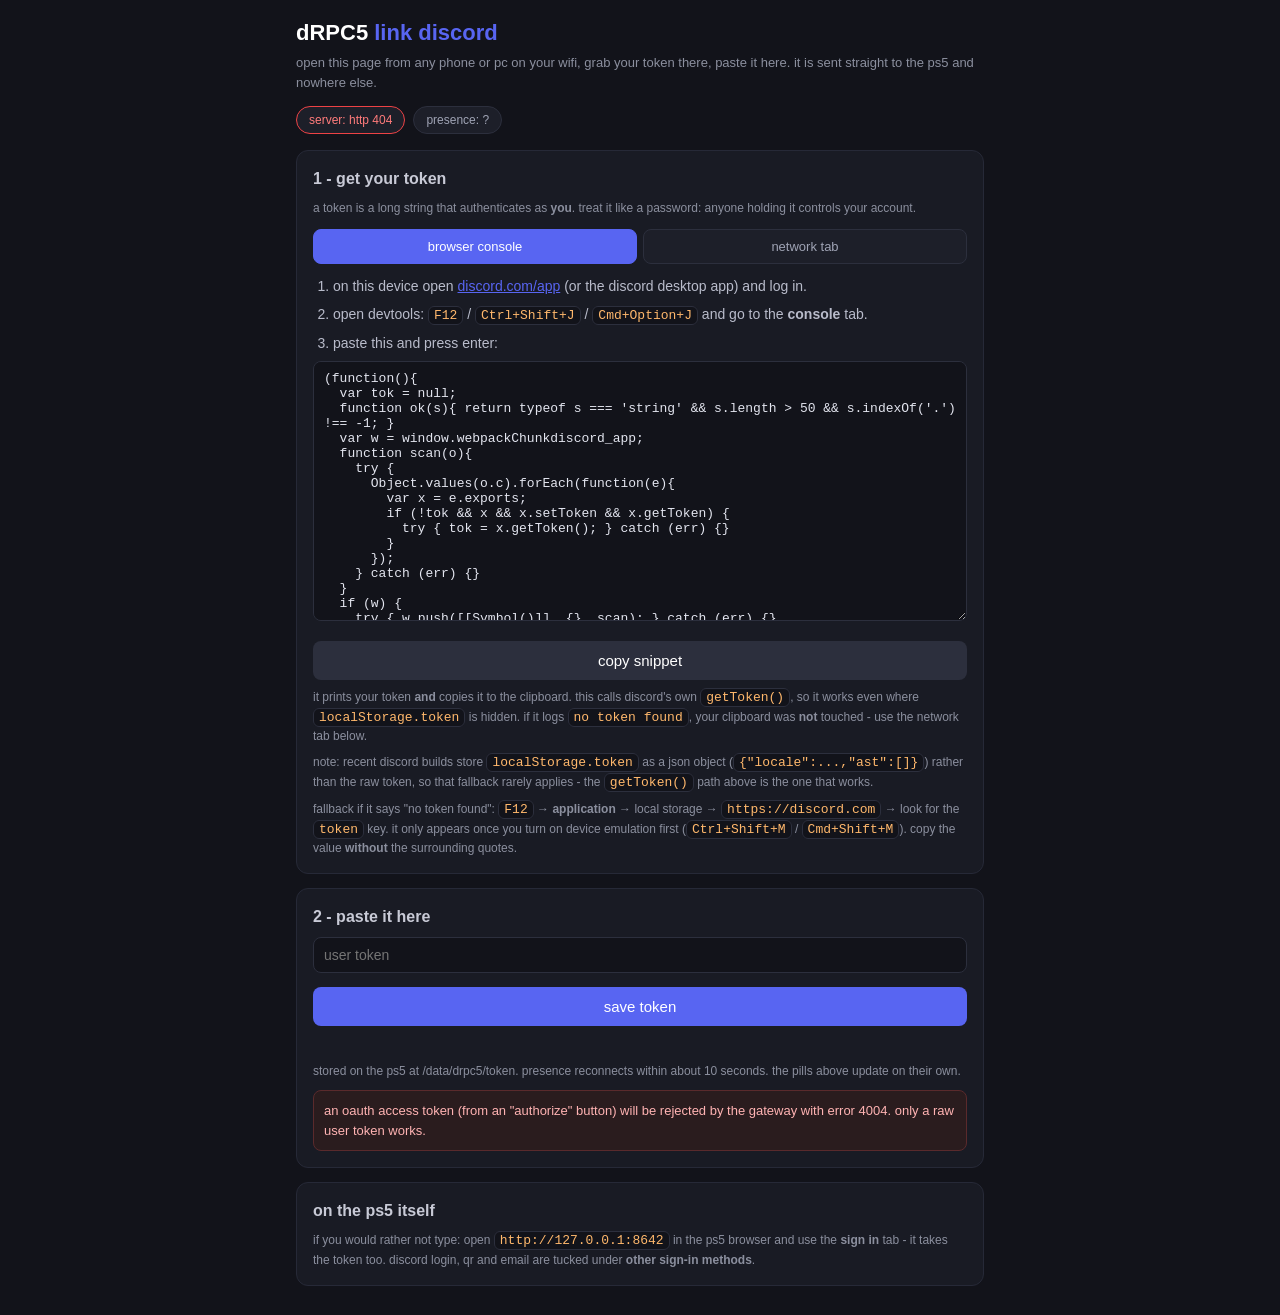
==== web/pc.html @ f6474a45 "wow buddy thats a big commit" ====
<!DOCTYPE html>
<html lang="en">
<head>
<meta charset="utf-8">
<meta name="viewport" content="width=device-width, initial-scale=1">
<title>dRPC5 - link discord</title>
<style>
* { box-sizing: border-box; margin: 0; padding: 0; }
body {
  background: #12131a; color: #e3e5ef; font: 15px/1.5 -apple-system, "Segoe UI", Roboto, Helvetica, Arial, sans-serif;
  padding: 16px; max-width: 720px; margin: 0 auto;
}
h1 { font-size: 22px; margin-bottom: 4px; color: #fff; }
h1 span { color: #5865f2; }
h2 { font-size: 16px; margin-bottom: 8px; color: #c8cad6; }
.sub { color: #8b8f9e; font-size: 13px; margin-bottom: 14px; }
.bar { display: flex; gap: 8px; flex-wrap: wrap; margin-bottom: 16px; }
.pill { background: #1d1f29; border: 1px solid #2c2f3d; border-radius: 999px; padding: 4px 12px; font-size: 12px; color: #9fa3b4; }
.pill.ok { border-color: #3ba55d; color: #57f287; }
.pill.bad { border-color: #ed4245; color: #ff7b7b; }
.card { background: #191b24; border: 1px solid #262937; border-radius: 12px; padding: 16px; margin-bottom: 14px; }
.tabs { display: flex; gap: 6px; margin-bottom: 12px; }
.tabs button {
  flex: 1; padding: 9px; background: #1d1f29; color: #9fa3b4; border: 1px solid #2c2f3d;
  border-radius: 8px; font-size: 13px; cursor: pointer;
}
.tabs button.active { background: #5865f2; color: #fff; border-color: #5865f2; }
ol, ul { margin: 8px 0 0 20px; font-size: 14px; color: #b9bccb; }
li { margin-bottom: 7px; }
code, pre {
  font-family: ui-monospace, SFMono-Regular, Menlo, Consolas, monospace;
  background: #12131a; border: 1px solid #2c2f3d; border-radius: 6px;
}
code { padding: 1px 5px; font-size: 13px; color: #ffb86c; }
pre { display: block; padding: 10px; font-size: 13px; color: #57f287; overflow-x: auto; white-space: pre; margin-top: 8px; }
textarea {
  width: 100%; padding: 9px 10px; background: #12131a; color: #e3e5ef;
  border: 1px solid #2c2f3d; border-radius: 8px; font-size: 13px;
  font-family: ui-monospace, SFMono-Regular, Menlo, Consolas, monospace;
}
input[type=password] {
  width: 100%; padding: 9px 10px; background: #12131a; color: #e3e5ef;
  border: 1px solid #2c2f3d; border-radius: 8px; font-size: 14px;
}
button.act {
  margin-top: 14px; width: 100%; padding: 11px; background: #5865f2; color: #fff;
  border: 0; border-radius: 8px; font-size: 15px; cursor: pointer;
}
button.act.secondary { background: #2c2f3d; }
.hint { font-size: 12px; color: #8b8f9e; margin-top: 8px; }
.msg { font-size: 13px; margin-top: 10px; min-height: 18px; }
.msg.err { color: #ff7b7b; }
.msg.good { color: #57f287; }
.hidden { display: none; }
a { color: #5865f2; }
.warn {
  background: #2a1c1e; border: 1px solid #5a2a2c; border-radius: 8px;
  padding: 10px; font-size: 13px; color: #ffb3b3; margin-top: 10px;
}
</style>
</head>
<body>
<h1>dRPC5 <span>link discord</span></h1>
<div class="sub">open this page from any phone or pc on your wifi, grab your token there, paste it here. it is sent straight to the ps5 and nowhere else.</div>
<div class="bar">
  <span class="pill" id="p-token">sign-in: ?</span>
  <span class="pill" id="p-gw">presence: ?</span>
</div>

<div class="card">
  <h2>1 - get your token</h2>
  <div class="hint">a token is a long string that authenticates as <b>you</b>. treat it like a password: anyone holding it controls your account.</div>
  <div class="tabs" style="margin-top:12px">
    <button id="tab-a" class="active">browser console</button>
    <button id="tab-b">network tab</button>
  </div>
  <div id="m-a">
    <ol>
      <li>on this device open <a href="https://discord.com/app" target="_blank" rel="noopener">discord.com/app</a> (or the discord desktop app) and log in.</li>
      <li>open devtools: <code>F12</code> / <code>Ctrl+Shift+J</code> / <code>Cmd+Option+J</code> and go to the <b>console</b> tab.</li>
      <li>paste this and press enter:</li>
    </ol>
    <textarea id="snip" rows="16" readonly spellcheck="false">(function(){
  var tok = null;
  function ok(s){ return typeof s === 'string' &amp;&amp; s.length &gt; 50 &amp;&amp; s.indexOf('.') !== -1; }
  var w = window.webpackChunkdiscord_app;
  function scan(o){
    try {
      Object.values(o.c).forEach(function(e){
        var x = e.exports;
        if (!tok &amp;&amp; x &amp;&amp; x.setToken &amp;&amp; x.getToken) {
          try { tok = x.getToken(); } catch (err) {}
        }
      });
    } catch (err) {}
  }
  if (w) {
    try { w.push([[Symbol()]], {}, scan); } catch (err) {}
    if (!ok(tok)) { try { w.push([[Symbol()], {}, scan]); } catch (err) {} }
  }
  if (!ok(tok)) {
    try {
      var f = document.createElement('iframe');
      document.body.appendChild(f);
      var raw = f.contentWindow.localStorage.getItem('token');
      f.remove();
      var cand = raw;
      try { cand = JSON.parse(raw); } catch (err) {}
      if (typeof cand === 'string') { tok = cand; }
      else if (cand &amp;&amp; typeof cand === 'object') {
        (function walk(v){
          if (tok || !v) return;
          if (typeof v === 'string') { if (ok(v)) tok = v; return; }
          if (typeof v === 'object') { Object.values(v).forEach(walk); }
        })(cand);
      }
    } catch (err) {}
  }
  if (!ok(tok)) {
    console.log('%cno token found - use the network tab', 'color:#ff7b7b');
    return;
  }
  console.log('%cToken:', 'color:#57f287;font-size:16px', tok);
  function legacy(){
    var ta = document.createElement('textarea');
    try {
      ta.value = tok;
      ta.style.position = 'fixed';
      ta.style.opacity = '0';
      document.body.appendChild(ta);
      ta.select();
    } catch (err) {}
    var done = false;
    try { done = document.execCommand('copy'); } catch (err) {}
    try { ta.remove(); } catch (err) {}
    if (done) {
      console.log('%ccopied to clipboard', 'color:#57f287');
    } else {
      console.log('%ccopy blocked - copy the value above by hand', 'color:#ff7b7b');
    }
  }
  if (navigator.clipboard &amp;&amp; navigator.clipboard.writeText) {
    navigator.clipboard.writeText(tok).then(function(){
      console.log('%ccopied to clipboard', 'color:#57f287');
    }, legacy);
  } else { legacy(); }
})();</textarea>
    <button class="act secondary" id="btn-copy">copy snippet</button>
    <div class="hint">it prints your token <b>and</b> copies it to the clipboard. this calls discord's own <code>getToken()</code>, so it works even where <code>localStorage.token</code> is hidden. if it logs <code>no token found</code>, your clipboard was <b>not</b> touched - use the network tab below.</div>
    <div class="hint">note: recent discord builds store <code>localStorage.token</code> as a json object (<code>{"locale":...,"ast":[]}</code>) rather than the raw token, so that fallback rarely applies - the <code>getToken()</code> path above is the one that works.</div>
    <div class="hint">fallback if it says "no token found": <code>F12</code> &rarr; <b>application</b> &rarr; local storage &rarr; <code>https://discord.com</code> &rarr; look for the <code>token</code> key. it only appears once you turn on device emulation first (<code>Ctrl+Shift+M</code> / <code>Cmd+Shift+M</code>). copy the value <b>without</b> the surrounding quotes.</div>
  </div>
  <div id="m-b" class="hidden">
    <ol>
      <li>open <a href="https://discord.com/app" target="_blank" rel="noopener">discord.com/app</a> and log in.</li>
      <li>open devtools (<code>F12</code>) and go to the <b>network</b> tab.</li>
      <li>in the filter box type <code>users/@me</code> and refresh the page.</li>
      <li>click the first <code>users/@me</code> request, open <b>headers</b> &rarr; <b>request headers</b>.</li>
      <li>find <code>authorization:</code> - the value after it is your token. copy it.</li>
    </ol>
  </div>
</div>

<div class="card">
  <h2>2 - paste it here</h2>
  <input type="password" id="tok" placeholder="user token" spellcheck="false" autocomplete="off">
  <button class="act" id="save">save token</button>
  <div class="msg" id="msg"></div>
  <div class="hint">stored on the ps5 at /data/drpc5/token. presence reconnects within about 10 seconds. the pills above update on their own.</div>
  <div class="warn">an oauth access token (from an "authorize" button) will be rejected by the gateway with error 4004. only a raw user token works.</div>
</div>

<div class="card">
  <h2>on the ps5 itself</h2>
  <div class="hint">if you would rather not type: open <code>http://127.0.0.1:8642</code> in the ps5 browser and use the <b>sign in</b> tab - it takes the token too. discord login, qr and email are tucked under <b>other sign-in methods</b>.</div>
</div>

<script>
var $ = function(id) { return document.getElementById(id); };

function setMsg(text, cls) {
  var el = $('msg');
  el.textContent = text || '';
  el.className = 'msg' + (cls ? ' ' + cls : '');
}

function api(path, opts) {
  return fetch(path, opts).then(function(r) {
    return r.json().catch(function() { return {}; }).then(function(j) {
      if (!r.ok && !j.error) j.error = 'http ' + r.status;
      return j;
    });
  });
}

function refreshStatus() {
  return api('/api/status').then(function(s) {
    if (s.error) {
      $('p-token').textContent = 'server: ' + s.error;
      $('p-token').className = 'pill bad';
      return s;
    }
    $('p-token').textContent = s.has_token ? 'sign-in: token saved' : 'sign-in: no token';
    $('p-token').className = 'pill ' + (s.has_token ? 'ok' : 'bad');
    var g = s.gateway || {};
    var txt = !s.has_token ? 'presence: waiting' :
              g.auth_failed ? 'presence: token rejected' :
              g.ready ? 'presence: live' :
              g.connected ? 'presence: connecting' : 'presence: offline';
    $('p-gw').textContent = txt;
    $('p-gw').className = 'pill ' + (g.ready ? 'ok' : (s.has_token && g.auth_failed ? 'bad' : ''));
    return s;
  }).catch(function(e) {
    $('p-token').textContent = 'server: unreachable';
    $('p-token').className = 'pill bad';
    return { error: e.message };
  });
}

function show(which) {
  $('m-a').className = which === 'a' ? '' : 'hidden';
  $('m-b').className = which === 'b' ? '' : 'hidden';
  $('tab-a').className = which === 'a' ? 'active' : '';
  $('tab-b').className = which === 'b' ? 'active' : '';
}

$('tab-a').onclick = function() { show('a'); };
$('tab-b').onclick = function() { show('b'); };

$('btn-copy').onclick = function() {
  var el = $('snip');
  el.focus();
  el.select();
  var ok = false;
  try { ok = document.execCommand('copy'); } catch (e) { ok = false; }
  if (navigator.clipboard && navigator.clipboard.writeText) {
    navigator.clipboard.writeText(el.value).then(function() {
      setMsg('snippet copied', 'good');
    }, function() {
      setMsg(ok ? 'snippet copied' : 'select the snippet and copy it manually', ok ? 'good' : 'err');
    });
    return;
  }
  setMsg(ok ? 'snippet copied' : 'select the snippet and copy it manually', ok ? 'good' : 'err');
};

$('save').onclick = function() {
  var t = $('tok').value.trim().replace(/^"|"$/g, '');
  if (t.length < 59) {
    setMsg('that is too short - a token is around 60-75 characters', 'err');
    return;
  }
  setMsg('saving...', '');
  api('/api/token', {
    method: 'POST',
    headers: { 'Content-Type': 'application/json' },
    body: JSON.stringify({ token: t })
  }).then(function(r) {
    if (r.error) { setMsg(r.error, 'err'); return; }
    $('tok').value = '';
    setMsg('token saved to the ps5. presence should connect within ~10 seconds.', 'good');
    refreshStatus();
  }).catch(function(e) {
    setMsg('save failed: ' + e.message, 'err');
  });
};

refreshStatus();
setInterval(refreshStatus, 3000);
</script>
</body>
</html>
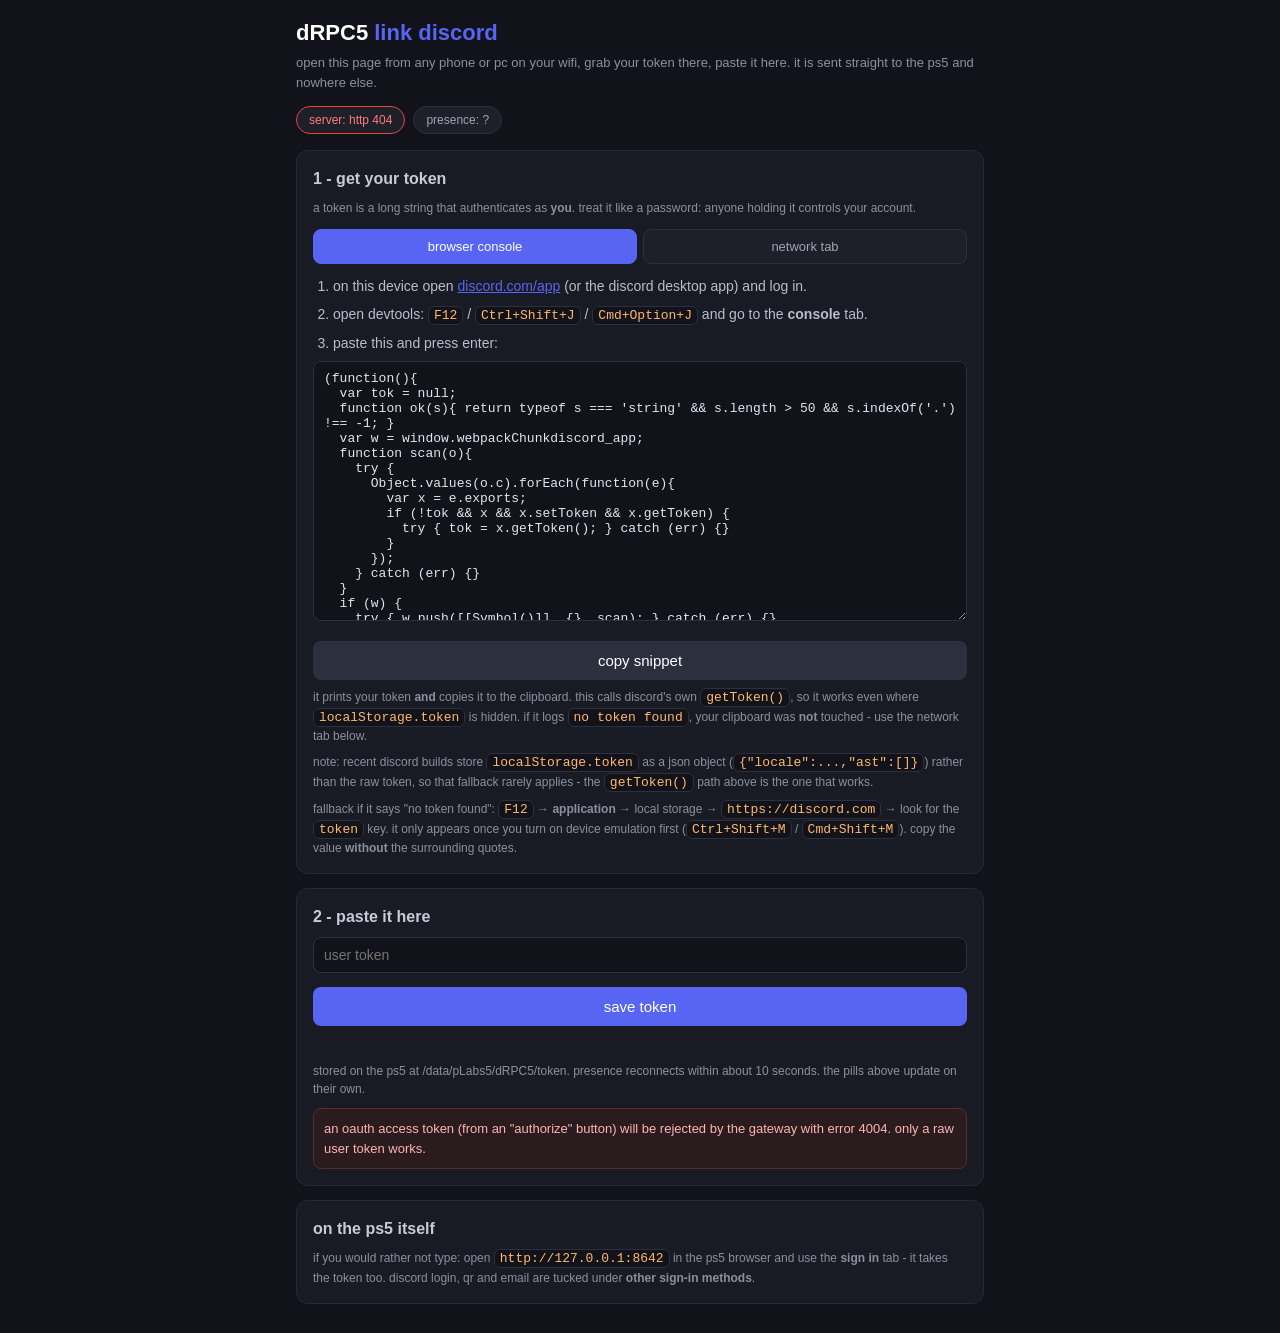
==== commit a806f164: "refactor: move console data paths under /data/pLabs5 All per-project state now lives in /data/pLabs5" ====
--- a/web/pc.html
+++ b/web/pc.html
@@ -166,7 +166,7 @@
   <input type="password" id="tok" placeholder="user token" spellcheck="false" autocomplete="off">
   <button class="act" id="save">save token</button>
   <div class="msg" id="msg"></div>
-  <div class="hint">stored on the ps5 at /data/drpc5/token. presence reconnects within about 10 seconds. the pills above update on their own.</div>
+  <div class="hint">stored on the ps5 at /data/pLabs5/dRPC5/token. presence reconnects within about 10 seconds. the pills above update on their own.</div>
   <div class="warn">an oauth access token (from an "authorize" button) will be rejected by the gateway with error 4004. only a raw user token works.</div>
 </div>
 
